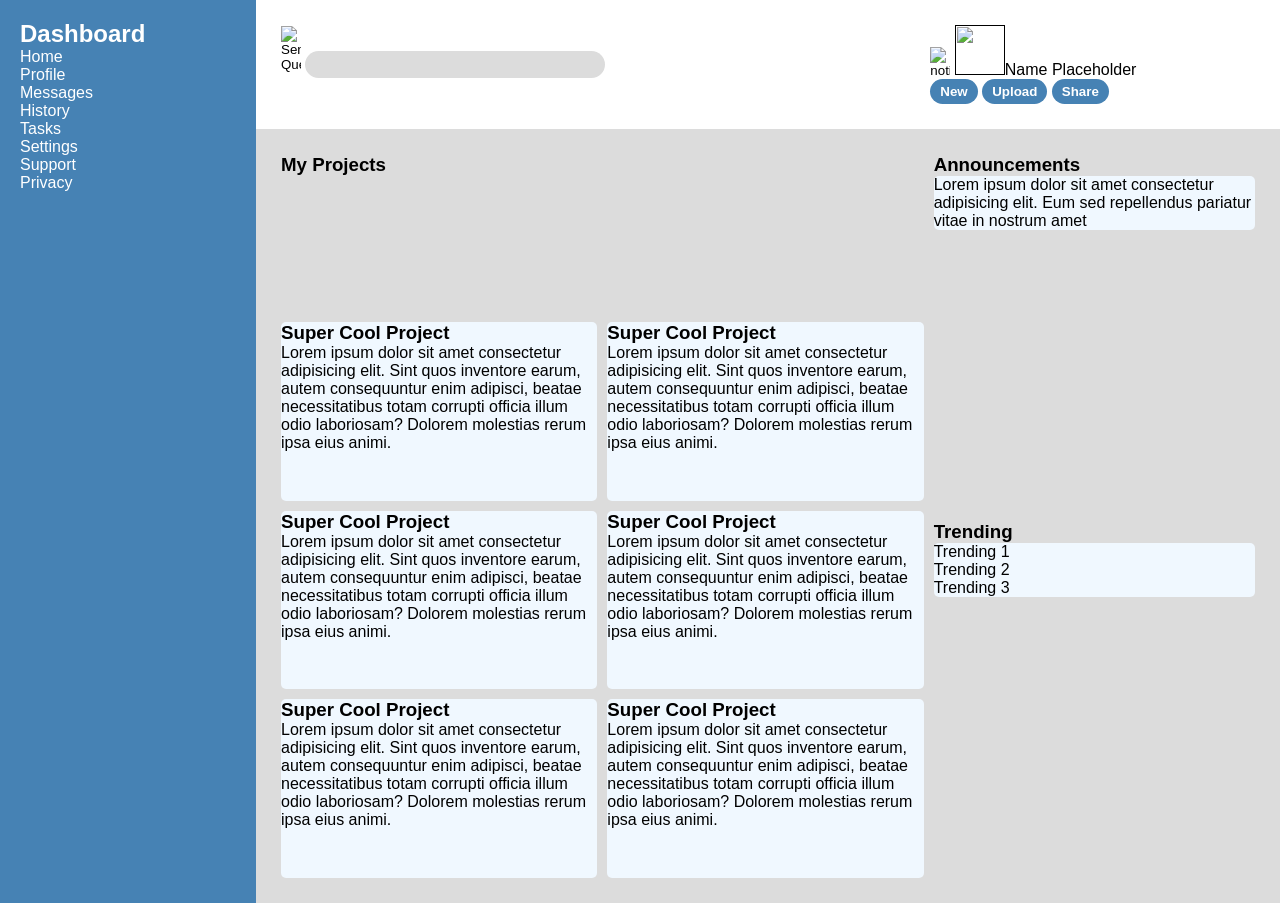
==== admin-dashboard/index.html @ 7f382a6a "Create basic admin page layout, initial commit" ====
<!DOCTYPE html>
<html lang="en">
<head>
  <meta charset="UTF-8">
  <meta name="viewport" content="width=device-width, initial-scale=1.0">
  <title>The Odin Project: Admin Dashboard</title>
  <link rel="stylesheet" href="style.css">
</head>
<body>
  <div class="container">
    <header>
      <div class="search-bar">
        <form action="">
          <input type="image" src="./lib/magnify.svg" alt="Send Query" width="20px">
          <input type="text" class="search-bar">
        </form>
      </div>
      <div class="quick-links">
        <input type="image" src="./lib/bell-ring-outline.svg" alt="notifications" width="20px">
        <a href=""><img src="" alt="" border-radius="50%" width="50px" height="50px">Name Placeholder</a>
      </div>
      <div class="user-info"></div>
      <div class="buttons">
        <button>New</button>
        <button>Upload</button>
        <button>Share</button>
      </div>
    </header>
    <main>
      <div class="projects">
        <h3>My Projects</h3>
        <div class="project-cards">
          <div class="card">
            <h3>Super Cool Project</h3>
            <p>Lorem ipsum dolor sit amet consectetur adipisicing elit. Sint quos inventore earum, autem consequuntur enim adipisci, beatae necessitatibus totam corrupti officia illum odio laboriosam? Dolorem molestias rerum ipsa eius animi.</p>
          </div>
          <div class="card">
            <h3>Super Cool Project</h3>
            <p>Lorem ipsum dolor sit amet consectetur adipisicing elit. Sint quos inventore earum, autem consequuntur enim adipisci, beatae necessitatibus totam corrupti officia illum odio laboriosam? Dolorem molestias rerum ipsa eius animi.</p>
          </div>
          <div class="card">
            <h3>Super Cool Project</h3>
            <p>Lorem ipsum dolor sit amet consectetur adipisicing elit. Sint quos inventore earum, autem consequuntur enim adipisci, beatae necessitatibus totam corrupti officia illum odio laboriosam? Dolorem molestias rerum ipsa eius animi.</p>
          </div>
          <div class="card">
            <h3>Super Cool Project</h3>
            <p>Lorem ipsum dolor sit amet consectetur adipisicing elit. Sint quos inventore earum, autem consequuntur enim adipisci, beatae necessitatibus totam corrupti officia illum odio laboriosam? Dolorem molestias rerum ipsa eius animi.</p>
          </div>
          <div class="card">
            <h3>Super Cool Project</h3>
            <p>Lorem ipsum dolor sit amet consectetur adipisicing elit. Sint quos inventore earum, autem consequuntur enim adipisci, beatae necessitatibus totam corrupti officia illum odio laboriosam? Dolorem molestias rerum ipsa eius animi.</p>
          </div>
          <div class="card">
            <h3>Super Cool Project</h3>
            <p>Lorem ipsum dolor sit amet consectetur adipisicing elit. Sint quos inventore earum, autem consequuntur enim adipisci, beatae necessitatibus totam corrupti officia illum odio laboriosam? Dolorem molestias rerum ipsa eius animi.</p>
          </div>
        </div>
      </div>
      <div class="announcements">
        <h3>Announcements</h3>
        <div class="card">Lorem ipsum dolor sit amet consectetur adipisicing elit. Eum sed repellendus pariatur vitae in nostrum amet</div>
      </div>
      <div class="trending">
        <h3>Trending</h3>
        <div class="card">
          <ul>
            <li>Trending 1</li>
            <li>Trending 2</li>
            <li>Trending 3</li>
          </ul>
        </div>
      </div>
    </main>
    <div class="sidebar">
      <h2>Dashboard</h2>
      <ul>
        <li>Home</li>
        <li>Profile</li>
        <li>Messages</li>
        <li>History</li>
        <li>Tasks</li>
      </ul>
      <ul>
        <li>Settings</li>
        <li>Support</li>
        <li>Privacy</li>
      </ul>
    </div>
  </div>
</body>
</html>
---- admin-dashboard/style.css ----
* {
  margin: 0;
  padding: 0;
  box-sizing: border-box;
  font-family: Helvetica, Arial, sans-serif;
  list-style: none;
}

body {
  /* display: flex; */
  
}

a {
  text-decoration: none;
  color: black;
}

header {
  display: grid;
  grid-template-columns: 2fr 1fr;
  align-items: center;
  padding: 25px;
  /* grid-template-rows: 1fr 2fr; */
}

main {
  background-color: gainsboro;
  padding: 25px;
  display: grid;
  grid-template-columns: 2fr 1fr;
  grid-template-rows: 1fr 1fr;
  gap: 10px;
}

.projects {
  display: grid;
  grid-row: 1 / 3;
}

.trending {
  grid-area: 2 / 2 ;
}

.project-cards {
  display: grid;
  grid-template-columns: 1fr 1fr;
  grid-template-rows: repeat(3, 1fr);
  gap: 10px;
}

.card {
  background-color: aliceblue;
  border-radius: 5px;
}

.container {
  display: grid;
  grid-template-columns: 1fr 4fr;
  grid-template-rows: 1fr 6fr;
}

.sidebar {
  background-color: steelblue;
  color: white;
  padding: 20px;
  grid-row: 1 / 7;
}

input.search-bar {
  background-color: gainsboro;
  border: none;
  border-radius: 20px;
  height: 2em;
  width: 300px;
}

.buttons button {
  border-radius: 20px;
  background-color: steelblue;
  color: white;
  font-weight: bold;
  padding: 5px 10px;
  border: none;
}
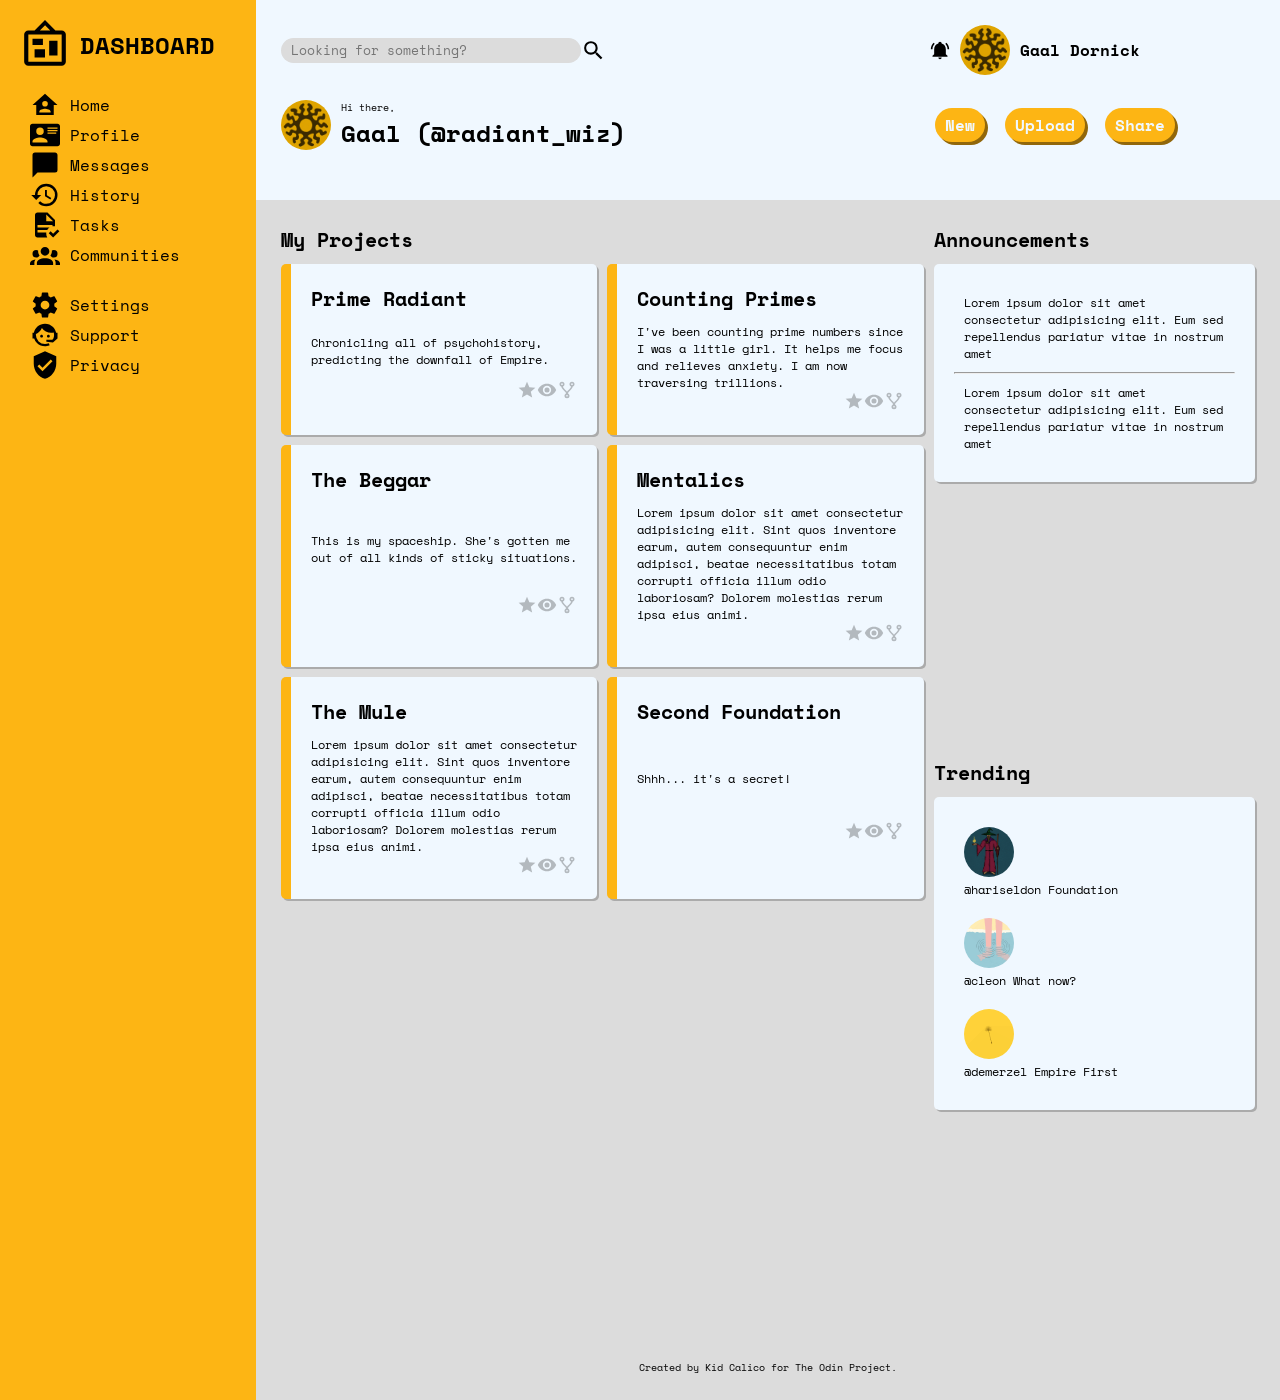
==== commit 5b9495c2: "Add basic styling for Admin Dashboard" ====
--- a/admin-dashboard/index.html
+++ b/admin-dashboard/index.html
@@ -10,16 +10,22 @@
   <div class="container">
     <header>
       <div class="search-bar">
-        <form action="">
-          <input type="image" src="./lib/magnify.svg" alt="Send Query" width="20px">
-          <input type="text" class="search-bar">
+        <form action="" method="get">
+          <input type="text" name="search" placeholder="Looking for something?" class="search-bar">
+          <input type="image" src="./lib/icons/magnify.svg" alt="Send Query" width="25px">
         </form>
       </div>
       <div class="quick-links">
-        <input type="image" src="./lib/bell-ring-outline.svg" alt="notifications" width="20px">
-        <a href=""><img src="" alt="" border-radius="50%" width="50px" height="50px">Name Placeholder</a>
-      </div>
-      <div class="user-info"></div>
+        <input type="image" src="./lib/icons/bell-ring.svg" alt="notifications" width="20px">
+        <a href=""><img src="./lib/profile-pic-1.jpg" alt="" class="user-image"><span>Gaal Dornick</span></a>
+      </div>
+      <div class="user-info">
+        <img src="./lib/profile-pic-1.jpg" alt="" class="user-image">
+        <div>
+          <span>Hi there,</span>
+          <h2>Gaal (@radiant_wiz)</h2>
+        </div>
+      </div>
       <div class="buttons">
         <button>New</button>
         <button>Upload</button>
@@ -31,59 +37,172 @@
         <h3>My Projects</h3>
         <div class="project-cards">
           <div class="card">
-            <h3>Super Cool Project</h3>
+            <h3>Prime Radiant</h3>
+            <p>Chronicling all of psychohistory, predicting the downfall of Empire.</p>
+            <div class="links">
+              <a href=""><img src="./lib/icons/star.svg" alt=""></a>
+              <a href=""><img src="./lib/icons/eye.svg" alt=""></a>
+              <a href=""><img src="./lib/icons/source-fork.svg" alt=""></a>
+            </div>
+          </div>
+          <div class="card">
+            <h3>Counting Primes</h3>
+            <p>I've been counting prime numbers since I was a little girl. It helps me focus and relieves anxiety. I am now traversing trillions.</p>
+            <div class="links">
+              <a href=""><img src="./lib/icons/star.svg" alt=""></a>
+              <a href=""><img src="./lib/icons/eye.svg" alt=""></a>
+              <a href=""><img src="./lib/icons/source-fork.svg" alt=""></a>
+            </div>
+          </div>
+          <div class="card">
+            <h3>The Beggar</h3>
+            <p>This is my spaceship. She's gotten me out of all kinds of sticky situations.</p>
+            <div class="links">
+              <a href=""><img src="./lib/icons/star.svg" alt=""></a>
+              <a href=""><img src="./lib/icons/eye.svg" alt=""></a>
+              <a href=""><img src="./lib/icons/source-fork.svg" alt=""></a>
+            </div>
+          </div>
+          <div class="card">
+            <h3>Mentalics</h3>
             <p>Lorem ipsum dolor sit amet consectetur adipisicing elit. Sint quos inventore earum, autem consequuntur enim adipisci, beatae necessitatibus totam corrupti officia illum odio laboriosam? Dolorem molestias rerum ipsa eius animi.</p>
-          </div>
-          <div class="card">
-            <h3>Super Cool Project</h3>
+            <div class="links">
+              <a href=""><img src="./lib/icons/star.svg" alt=""></a>
+              <a href=""><img src="./lib/icons/eye.svg" alt=""></a>
+              <a href=""><img src="./lib/icons/source-fork.svg" alt=""></a>
+            </div>
+          </div>
+          <div class="card">
+            <h3>The Mule</h3>
             <p>Lorem ipsum dolor sit amet consectetur adipisicing elit. Sint quos inventore earum, autem consequuntur enim adipisci, beatae necessitatibus totam corrupti officia illum odio laboriosam? Dolorem molestias rerum ipsa eius animi.</p>
-          </div>
-          <div class="card">
-            <h3>Super Cool Project</h3>
-            <p>Lorem ipsum dolor sit amet consectetur adipisicing elit. Sint quos inventore earum, autem consequuntur enim adipisci, beatae necessitatibus totam corrupti officia illum odio laboriosam? Dolorem molestias rerum ipsa eius animi.</p>
-          </div>
-          <div class="card">
-            <h3>Super Cool Project</h3>
-            <p>Lorem ipsum dolor sit amet consectetur adipisicing elit. Sint quos inventore earum, autem consequuntur enim adipisci, beatae necessitatibus totam corrupti officia illum odio laboriosam? Dolorem molestias rerum ipsa eius animi.</p>
-          </div>
-          <div class="card">
-            <h3>Super Cool Project</h3>
-            <p>Lorem ipsum dolor sit amet consectetur adipisicing elit. Sint quos inventore earum, autem consequuntur enim adipisci, beatae necessitatibus totam corrupti officia illum odio laboriosam? Dolorem molestias rerum ipsa eius animi.</p>
-          </div>
-          <div class="card">
-            <h3>Super Cool Project</h3>
-            <p>Lorem ipsum dolor sit amet consectetur adipisicing elit. Sint quos inventore earum, autem consequuntur enim adipisci, beatae necessitatibus totam corrupti officia illum odio laboriosam? Dolorem molestias rerum ipsa eius animi.</p>
+            <div class="links">
+              <a href=""><img src="./lib/icons/star.svg" alt=""></a>
+              <a href=""><img src="./lib/icons/eye.svg" alt=""></a>
+              <a href=""><img src="./lib/icons/source-fork.svg" alt=""></a>
+            </div>
+          </div>
+          <div class="card">
+            <h3>Second Foundation</h3>
+            <p>Shhh... it's a secret!</p>
+            <div class="links">
+              <a href=""><img src="./lib/icons/star.svg" alt=""></a>
+              <a href=""><img src="./lib/icons/eye.svg" alt=""></a>
+              <a href=""><img src="./lib/icons/source-fork.svg" alt=""></a>
+            </div>
           </div>
         </div>
       </div>
       <div class="announcements">
         <h3>Announcements</h3>
-        <div class="card">Lorem ipsum dolor sit amet consectetur adipisicing elit. Eum sed repellendus pariatur vitae in nostrum amet</div>
+        <div class="card">
+          <ul>
+            <li>
+              Lorem ipsum dolor sit amet consectetur adipisicing elit. Eum sed repellendus pariatur vitae in nostrum amet
+            </li>
+            <hr>
+            <li>
+              Lorem ipsum dolor sit amet consectetur adipisicing elit. Eum sed repellendus pariatur vitae in nostrum amet
+            </li>
+          </ul>
+        </div>
       </div>
       <div class="trending">
         <h3>Trending</h3>
         <div class="card">
           <ul>
-            <li>Trending 1</li>
-            <li>Trending 2</li>
-            <li>Trending 3</li>
+            <li>
+              <a href="">
+                <img src="./lib/wizard.png" alt="" class="user-image">
+                <div>
+                  @hariseldon
+                  <span>Foundation</span>
+                </div>
+              </a>
+            </li>
+            <li>
+              <a href="">
+                <img src="./lib/beach.png" alt="" class="user-image">
+                <div>
+                  @cleon
+                  <span>What now?</span>
+                </div>
+              </a>
+            </li>
+            <li>
+              <a href="">
+                <img src="./lib/dandelion.png" alt="" class="user-image">
+                <div>
+                  @demerzel
+                  <span>Empire First</span>
+                </div>
+              </a>
+            </li>
           </ul>
         </div>
+      </div>
+      <div class="caption">
+        <caption>Created by <a href="https://github.com/kidcalico">Kid Calico</a> for <a href="https://www.theodinproject.com/">The Odin Project</a>.</caption>
       </div>
     </main>
     <div class="sidebar">
-      <h2>Dashboard</h2>
+      <h2><img src="./lib/icons/bulletin-board.svg" alt="dashboard">Dashboard</h2>
       <ul>
-        <li>Home</li>
-        <li>Profile</li>
-        <li>Messages</li>
-        <li>History</li>
-        <li>Tasks</li>
+        <li>
+          <a href="">
+            <img src="lib/icons/home-account.svg" alt="home">
+            <span>Home</span>
+          </a>
+        </li>
+        <li>
+          <a href="">
+            <img src="lib/icons/card-account-details.svg" alt="profile">
+            <span>Profile</span>
+          </a>
+        </li>
+        <li>
+          <a href="">
+            <img src="./lib/icons/message.svg" alt="messages">
+            <span>Messages</span>
+          </a>
+        </li>
+        <li>
+          <a href="">
+            <img src="./lib/icons/history.svg" alt="history">
+            <span>History</span>
+          </a>
+        </li>
+        <li>
+          <a href="">
+            <img src="./lib/icons/file-document-check.svg" alt="tasks">
+            <span>Tasks</span>
+          </a>
+        </li>
+        <li>
+          <a href="">
+            <img src="./lib/icons/account-group.svg" alt="communities">
+            <span>Communities</span>
+          </a>
+        </li>
       </ul>
       <ul>
-        <li>Settings</li>
-        <li>Support</li>
-        <li>Privacy</li>
+        <li>
+          <a href="">
+            <img src="./lib/icons/cog.svg" alt="settings">
+            <span>Settings</span>
+          </a>
+        </li>
+        <li>
+          <a href="">
+            <img src="./lib/icons/face-agent.svg" alt="support">
+            <span>Support</span>    
+          </a>
+        </li>
+        <li>
+          <a href="">
+            <img src="./lib/icons/shield-check.svg" alt="privacy">
+            <span>Privacy</span>
+          </a>
+        </li>
       </ul>
     </div>
   </div>
--- a/admin-dashboard/style.css
+++ b/admin-dashboard/style.css
@@ -1,14 +1,15 @@
+@import url('https://fonts.googleapis.com/css2?family=Space+Mono:ital,wght@0,400;0,700;1,400;1,700&display=swap');
+
 * {
   margin: 0;
   padding: 0;
   box-sizing: border-box;
-  font-family: Helvetica, Arial, sans-serif;
+  font-family: "Space Mono", Helvetica, Arial, sans-serif;
   list-style: none;
 }
 
-body {
-  /* display: flex; */
-  
+:root {
+  font-size: 10px;
 }
 
 a {
@@ -16,12 +17,22 @@
   color: black;
 }
 
+.card {
+  font-size: 1.2rem;
+  box-shadow: rgb(171, 171, 171) 2px 2px;
+}
+
+.projects .card:hover {
+  transform: scale(1.01)
+}
+
 header {
   display: grid;
   grid-template-columns: 2fr 1fr;
   align-items: center;
   padding: 25px;
-  /* grid-template-rows: 1fr 2fr; */
+  background-color: aliceblue;
+  grid-template-rows: 1fr 2fr;
 }
 
 main {
@@ -29,13 +40,49 @@
   padding: 25px;
   display: grid;
   grid-template-columns: 2fr 1fr;
-  grid-template-rows: 1fr 1fr;
-  gap: 10px;
+  grid-template-rows: 1fr 1fr 50px;
+  gap: 10px;
+}
+
+.caption {
+  font-size: 1rem;
+  grid-row: 5 / 6;
+  grid-column: 1 / 3;
+  margin: auto;
+}
+
+header > div,
+.quick-links a {
+  display: flex;
+  align-items: center;
+  gap: 10px;
+}
+
+.quick-links a {
+  font-size: 1.6rem;
+  font-weight: 700;
+}
+
+header form {
+  display: flex;
+  align-items: center;
+}
+
+.container {
+  display: grid;
+  grid-template-columns: 1fr 4fr;
+  grid-template-rows: 1fr 6fr;
+}
+
+.user-image {
+  border-radius: 50%;
+  width: 50px;
+  height: 50px;
+  object-fit: cover;
 }
 
 .projects {
-  display: grid;
-  grid-row: 1 / 3;
+  grid-row: 1 / 5;
 }
 
 .trending {
@@ -45,41 +92,141 @@
 .project-cards {
   display: grid;
   grid-template-columns: 1fr 1fr;
-  grid-template-rows: repeat(3, 1fr);
+  grid-template-rows: repeat(auto-fit, 1fr);
   gap: 10px;
 }
 
 .card {
   background-color: aliceblue;
   border-radius: 5px;
-}
-
-.container {
-  display: grid;
-  grid-template-columns: 1fr 4fr;
-  grid-template-rows: 1fr 6fr;
+  padding: 20px;
+  display: grid;
+}
+
+.project-cards .card {
+  border-left: 10px solid #FDB514;
 }
 
 .sidebar {
-  background-color: steelblue;
-  color: white;
+  background-color: #FDB514;
+  color: black;
   padding: 20px;
   grid-row: 1 / 7;
+  font-size: 1.6rem;
+}
+
+h2 {
+  display: flex;
+  font-weight: 00;
+  align-items: center;
+  gap: 10px;
+
+  font-size: 2.4rem;
+}
+
+.sidebar h2 {
+  text-transform: uppercase;
+  /* font-variation-settings: "wdth" 200; */
+}
+
+h3 {
+  font-size: 2rem;
+  font-weight: 700;
+  margin-bottom: 10px;
+}
+
+.sidebar ul {
+  padding: 20px 0 0 10px;
+  grid-column: 1 / 3;
+  /* display: contents; */
+}
+
+.sidebar img {
+  width: 30px;
+  /* padding-right: 10px; */
+}
+
+/* .sidebar */
+.sidebar a {
+  display: flex;
+  align-items: center;
+  gap: 10px;
+  font-size: 1.6rem;
+}
+
+.sidebar a:hover {
+  opacity: 50%;
+}
+
+.links {
+  display: flex;
+  justify-self: end;
+}
+
+.links img {
+  width: 20px;
+  opacity: 25%;
+}
+
+.links img:hover {
+  opacity: 50%;
+}
+
+.links img:active {
+  opacity: 100%;
+}
+
+.sidebar h2 img {
+  width: 50px;
+}
+
+.sidebar-header {
+  display: inline-grid;
+  grid-template-columns: 50px 1fr;
+  align-items: center;
+}
+
+.card li {
+  padding: 10px;
+
 }
 
 input.search-bar {
   background-color: gainsboro;
   border: none;
   border-radius: 20px;
-  height: 2em;
+  height: 25px;
   width: 300px;
+  padding: 10px;
 }
 
 .buttons button {
   border-radius: 20px;
-  background-color: steelblue;
-  color: white;
-  font-weight: bold;
+  background-color: #FDB514;
+  color: aliceblue;
+  font-weight: 700;
+  font-size: 1.6rem;
   padding: 5px 10px;
+  margin: 0 5px;
+  cursor: pointer;
   border: none;
+  box-shadow: #91670b 3px 3px;
+}
+
+.buttons button:hover {
+  translate: 1px 1px;
+}
+
+.buttons button:active {
+  translate: 2px 2px;
+  box-shadow: #563d07 2px 2px;
+}
+
+#search:hover {
+  transform: scale(1.05);
+}
+
+
+#bell:hover {
+  transform: rotate(-10deg);
 }
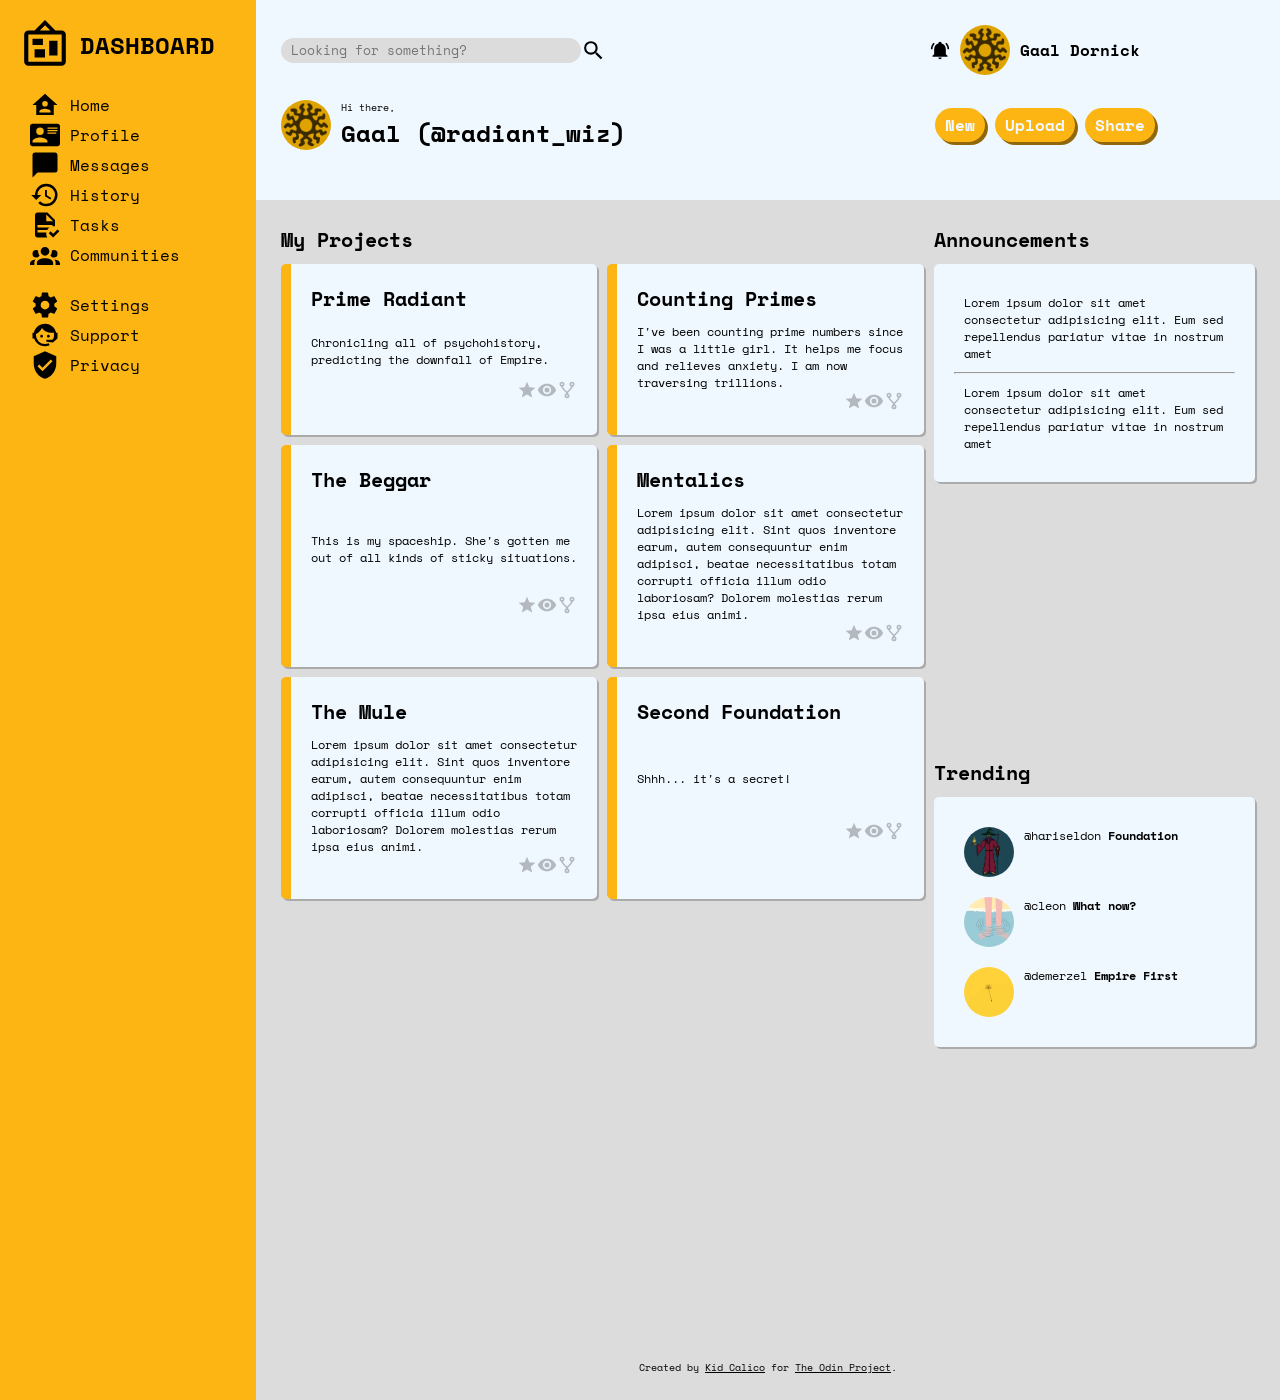
==== commit 64156ee5: "Fix styling" ====
--- a/admin-dashboard/index.html
+++ b/admin-dashboard/index.html
@@ -12,11 +12,11 @@
       <div class="search-bar">
         <form action="" method="get">
           <input type="text" name="search" placeholder="Looking for something?" class="search-bar">
-          <input type="image" src="./lib/icons/magnify.svg" alt="Send Query" width="25px">
+          <input type="image" src="./lib/icons/magnify.svg" alt="Send Query" width="25px" id="search">
         </form>
       </div>
       <div class="quick-links">
-        <input type="image" src="./lib/icons/bell-ring.svg" alt="notifications" width="20px">
+        <input type="image" src="./lib/icons/bell-ring.svg" alt="notifications" width="20px" id="bell">
         <a href=""><img src="./lib/profile-pic-1.jpg" alt="" class="user-image"><span>Gaal Dornick</span></a>
       </div>
       <div class="user-info">
@@ -26,11 +26,11 @@
           <h2>Gaal (@radiant_wiz)</h2>
         </div>
       </div>
-      <div class="buttons">
+      <form class="buttons">
         <button>New</button>
         <button>Upload</button>
         <button>Share</button>
-      </div>
+      </form>
     </header>
     <main>
       <div class="projects">
--- a/admin-dashboard/style.css
+++ b/admin-dashboard/style.css
@@ -51,6 +51,10 @@
   margin: auto;
 }
 
+.caption a {
+  text-decoration: underline;
+}
+
 header > div,
 .quick-links a {
   display: flex;
@@ -89,6 +93,15 @@
   grid-area: 2 / 2 ;
 }
 
+.trending a {
+  display: flex;
+  gap: 10px;
+}
+
+.trending span {
+  font-weight: 900;
+}
+
 .project-cards {
   display: grid;
   grid-template-columns: 1fr 1fr;
@@ -126,7 +139,6 @@
 
 .sidebar h2 {
   text-transform: uppercase;
-  /* font-variation-settings: "wdth" 200; */
 }
 
 h3 {
@@ -138,15 +150,12 @@
 .sidebar ul {
   padding: 20px 0 0 10px;
   grid-column: 1 / 3;
-  /* display: contents; */
 }
 
 .sidebar img {
   width: 30px;
-  /* padding-right: 10px; */
-}
-
-/* .sidebar */
+}
+
 .sidebar a {
   display: flex;
   align-items: center;
